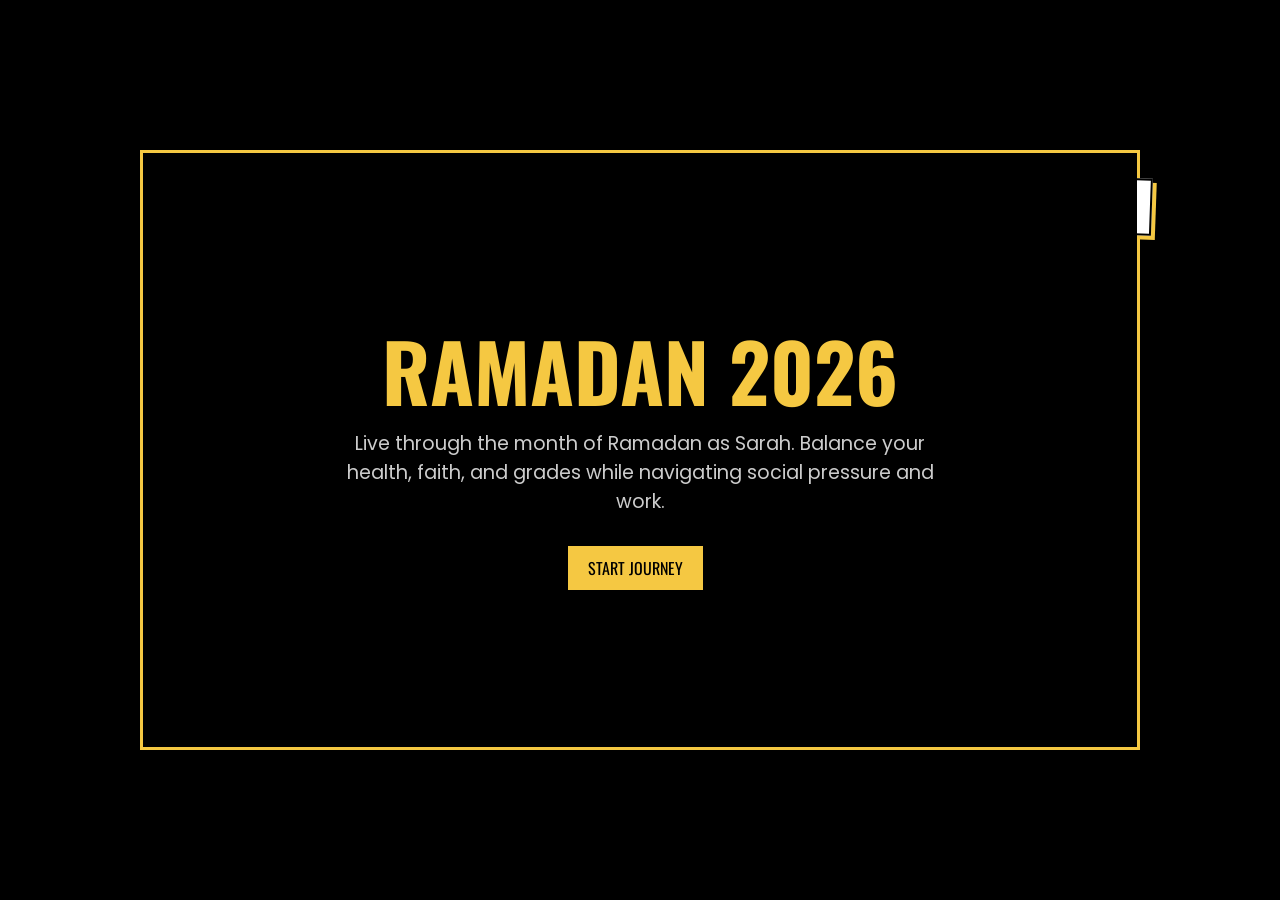
==== ramadan_sim.html @ 2b5b7c57 "Add Ramadan simulation HTML file" ====
<!DOCTYPE html>
<html lang="en">
<head>
    <meta charset="UTF-8">
    <meta name="viewport" content="width=device-width, initial-scale=1.0">
    <title>Sarah's Journey: Ramadan 2026</title>
    <style>
        @import url('https://fonts.googleapis.com/css2?family=Oswald:wght@700&family=Poppins:wght@400;600&display=swap');
        :root { --gold: #f5c842; --white: #ffffff; --bolt: #00f2ff; --pink: #ff85a2; --red: #ff4d4d; --green: #4caf50; }
        * { margin:0; padding:0; box-sizing:border-box; }
        body { background: #000; font-family: 'Poppins', sans-serif; color: #fff; height: 100vh; display: flex; align-items: center; justify-content: center; overflow: hidden; }
        #game-container { width: 1000px; height: 600px; position: relative; background: #111; border: 3px solid var(--gold); }
        #scene-bg { position: absolute; inset: 0; background-size: cover; background-position: center; z-index: 1; filter: brightness(0.3); transition: 1s; }
        
        /* UI Stats */
        #status-bar { position: absolute; top: 20px; right: -15px; padding: 10px 50px; background: var(--white); transform: rotate(2deg); z-index: 100; border: 2px solid #000; box-shadow: 4px 4px 0 var(--gold); color: #000; font-family: 'Oswald'; font-size: 1.4rem; pointer-events: none; }
        #stats-panel { position: absolute; top: 85px; right: 20px; z-index: 100; text-align: right; font-family: 'Oswald'; pointer-events: none; }
        .stat-row { margin-bottom: 5px; letter-spacing: 1px; font-size: 0.8rem; }
        .bar-bg { width: 140px; height: 10px; background: rgba(255,255,255,0.1); display: inline-block; transform: skewX(-15deg); border: 1px solid #fff; overflow: hidden; vertical-align: middle; margin-left: 10px; }
        .bar-fill { height: 100%; transition: 0.5s; }
        #energy-bar { background: var(--bolt); }
        #iman-bar { background: var(--gold); }
        #grade-bar { background: var(--white); }
        #money-bar { background: var(--green); }
        #social-bar { background: var(--pink); }

        /* Overlay */
        .overlay { position: absolute; inset: 0; z-index: 2000; background: #000; display: flex; flex-direction: column; justify-content: center; align-items: center; text-align: center; padding: 40px; }
        #math-ui { display: none; background: rgba(0,0,0,0.98); z-index: 3500; }
        #faint-ui { display: none; background: #900; z-index: 4000; }

        /* Map UI */
        #map-ui { position: absolute; top: 50%; right: 5%; transform: translateY(-50%); display: none; flex-direction: column; gap: 8px; z-index: 500; }
        .loc-btn { background: #000; color: #fff; border: 2px solid var(--gold); padding: 10px 20px; font-family: 'Oswald'; font-size: 1.1rem; cursor: pointer; text-align: left; transform: skewX(-10deg); width: 300px; }
        .loc-btn.disabled { opacity: 0.3; pointer-events: none; }

        /* Dialogue */
        #dialogue-container { position: absolute; bottom: 30px; left: 50%; transform: translateX(-50%); width: 90%; background: rgba(255, 255, 255, 0.95); color: #000; padding: 30px; z-index: 600; border-bottom: 8px solid var(--gold); display: none; }
        #speaker { font-family: 'Oswald'; font-size: 1.8rem; color: var(--gold); background: #000; padding: 5px 20px; position: absolute; top: -25px; left: 0; }
        .action-btn { background: var(--gold); color: #000; border: none; padding: 10px 20px; font-family: 'Oswald'; font-size: 1rem; cursor: pointer; margin-right: 10px; margin-top: 15px; display: none; }
    </style>
</head>
<body>
    <div id="game-container">
        <div id="faint-ui" class="overlay">
            <h1 style="font-family:'Oswald'; font-size:5rem;">EXHAUSTED</h1>
            <p>You fainted. Next day starts now.</p>
            <button class="action-btn" style="display:block;" onclick="recoverFromFaint()">WAKE UP</button>
        </div>

        <div id="math-ui" class="overlay">
            <div id="timer-display" style="font-size:3rem; color:var(--red); font-family:'Oswald';">15</div>
            <h2 style="font-family:'Oswald'; color:var(--gold);">ACADEMY POP QUIZ</h2>
            <p id="math-question" style="font-size: 2.5rem; margin: 15px;"></p>
            <input type="number" id="math-answer" style="background:#222; color:white; font-size:2rem; width:150px; text-align:center;">
            <button class="action-btn" style="display:block;" onclick="checkMath()">SUBMIT</button>
        </div>

        <div id="intro-screen" class="overlay">
            <h1 style="font-family:'Oswald'; font-size:5rem; color:var(--gold);">RAMADAN 2026</h1>
            <p style="color: #ccc; max-width: 600px; font-size: 1.2rem;">
                Live through the month of Ramadan as Sarah. Balance your health, faith, and grades while navigating social pressure and work.
            </p>
            <button class="action-btn" style="display:block; margin-top:30px;" onclick="startGame()">START JOURNEY</button>
        </div>

        <div id="status-bar"><span id="day-name">MON</span> // DAY <span id="day-num">01</span> // <span id="time-txt">MORNING</span></div>
        <div id="stats-panel">
            <div class="stat-row">ENERGY <div class="bar-bg"><div id="energy-bar" class="bar-fill"></div></div></div>
            <div class="stat-row">IMAN <div class="bar-bg"><div id="iman-bar" class="bar-fill"></div></div></div>
            <div class="stat-row">GRADES <div class="bar-bg"><div id="grade-bar" class="bar-fill"></div></div></div>
            <div class="stat-row">SAVINGS <div class="bar-bg"><div id="money-bar" class="bar-fill"></div></div></div>
            <div class="stat-row">SOCIAL <div class="bar-bg"><div id="social-bar" class="bar-fill"></div></div></div>
        </div>

        <div id="scene-bg"></div>
        <div id="map-ui">
            <button class="loc-btn" id="btn-HOME" onclick="goTo('HOME')">01 RESIDENCE</button>
            <button class="loc-btn" id="btn-SCHOOL" onclick="goTo('SCHOOL')">02 ACADEMY</button>
            <button class="loc-btn" id="btn-MOSQUE" onclick="goTo('MOSQUE')">03 SANCTUARY</button>
            <button class="loc-btn" id="btn-MARKET" onclick="goTo('MARKET')">04 MARKET</button>
            <button class="loc-btn" id="btn-MALL" onclick="goTo('MALL')">05 SHOPPING MALL</button>
        </div>

        <div id="dialogue-container">
            <div id="speaker">SARAH</div>
            <div id="dialogue-text"></div>
            <div id="action-buttons">
                <button class="action-btn" id="quiz-btn" onclick="startMath()">TAKE QUIZ</button>
                <button class="action-btn" id="work-btn" onclick="doWork()" style="background:var(--green); color:white;">START SHIFT</button>
                <button class="action-btn" id="opt1" onclick="socialChoice(1)"></button>
                <button class="action-btn" id="opt2" onclick="socialChoice(2)"></button>
                <button class="action-btn" id="next-btn" onclick="advanceTime()" style="display:inline-block; background:#333; color:#fff;">CONTINUE</button>
            </div>
        </div>
    </div>

    <script>
        const bgs = { HOME: "https://i.pinimg.com/1200x/45/8a/c0/458ac0146d7f8f502432ebd8a2b5203c.jpg", SCHOOL: "https://i.pinimg.com/736x/cb/93/99/cb939970e76bbe356300071a6f4f6117.jpg", MOSQUE: "https://i.pinimg.com/736x/10/23/db/1023dbabf8efd1d838455991909ec75c.jpg", MARKET: "https://i.pinimg.com/736x/4f/c8/33/4fc833a1610d8d04b1d2c7b755f18c12.jpg", MALL: "https://i.pinimg.com/736x/76/45/80/76458086d0083f3100d5562d62514e87.jpg" };
        const week = ["MON", "TUE", "WED", "THU", "FRI", "SAT", "SUN"];
        const times = ["MORNING", "AFTERNOON", "EVENING"];
        let state = { day: 1, dayIdx: 0, timeIdx: 0, energy: 80, iman: 50, grades: 60, money: 20, social: 50, currentMath: {ans:0}, timer: null, timeLeft: 15, loc: "", quizDone: false };

        function startGame() { document.getElementById('intro-screen').style.display = 'none'; updateUI(); resetToMap(); }

        function checkFaint() {
            if (state.energy <= 0) {
                state.energy = 30;
                document.getElementById('faint-ui').style.display = 'flex';
                return true;
            }
            return false;
        }

        function recoverFromFaint() {
            state.timeIdx = 0; state.day++; state.dayIdx = (state.dayIdx + 1) % 7; state.quizDone = false;
            document.getElementById('faint-ui').style.display = 'none';
            resetToMap();
        }

        function resetToMap() {
            document.getElementById('map-ui').style.display = 'flex';
            document.getElementById('dialogue-container').style.display = 'none';
            ["HOME", "SCHOOL", "MOSQUE", "MARKET", "MALL"].forEach(loc => {
                const btn = document.getElementById(`btn-${loc}`);
                btn.classList.toggle('disabled', state.timeIdx === 0 && loc !== "SCHOOL");
            });
            updateUI();
        }

        function goTo(loc) {
            state.loc = loc;
            document.getElementById('scene-bg').style.backgroundImage = `url('${bgs[loc]}')`;
            document.getElementById('map-ui').style.display = 'none';
            document.getElementById('dialogue-container').style.display = 'block';
            updateDialogue();
        }

        function updateDialogue() {
            const text = document.getElementById('dialogue-text');
            const btns = ['quiz-btn', 'work-btn', 'opt1', 'opt2', 'next-btn'];
            btns.forEach(id => document.getElementById(id).style.display = 'none');
            
            // Academy Friend Encounter
            if (state.loc === 'SCHOOL' && state.timeIdx === 1) {
                document.getElementById('speaker').innerText = "CHLOE";
                text.innerText = "Sarah! We're skipping last period to get boba. You coming?";
                document.getElementById('opt1').innerText = "Stay for Class (+Grades)";
                document.getElementById('opt1').style.display = 'inline-block';
                document.getElementById('opt2').innerText = "Go with her (+Social, -Grades)";
                document.getElementById('opt2').style.display = 'inline-block';
            } 
            // Mall Friend Encounter
            else if (state.loc === 'MALL' && state.timeIdx === 1) {
                document.getElementById('speaker').innerText = "JAX";
                text.innerText = "Yo Sarah, I'm hitting the arcade. Want to challenge me?";
                document.getElementById('opt1').innerText = "Save Money (+Savings)";
                document.getElementById('opt1').style.display = 'inline-block';
                document.getElementById('opt2').innerText = "Play Game (-Money, +Social)";
                document.getElementById('opt2').style.display = 'inline-block';
            }
            else if (state.loc === 'SCHOOL' && state.timeIdx === 0 && !state.quizDone) {
                document.getElementById('speaker').innerText = "ACADEMY";
                text.innerText = "Time for the morning quiz.";
                document.getElementById('quiz-btn').style.display = 'inline-block';
            }
            else if (state.loc === 'MARKET' && state.timeIdx === 1 && (week[state.dayIdx] === "TUE" || week[state.dayIdx] === "THU")) {
                document.getElementById('speaker').innerText = "BOSS";
                text.innerText = "Clock in.";
                document.getElementById('work-btn').style.display = 'inline-block';
            } 
            else {
                document.getElementById('speaker').innerText = "SARAH";
                text.innerText = `I'm at the ${state.loc.toLowerCase()}.`;
                document.getElementById('next-btn').style.display = 'inline-block';
            }
        }

        function socialChoice(choice) {
            if (state.loc === 'SCHOOL') {
                if (choice === 1) { state.grades += 10; state.social -= 5; }
                else { state.social += 15; state.grades -= 10; state.energy -= 10; }
            } else if (state.loc === 'MALL') {
                if (choice === 1) { state.money += 5; state.social -= 5; }
                else { state.social += 15; state.money -= 10; state.energy -= 5; }
            }
            if(!checkFaint()){ updateUI(); document.getElementById('opt1').style.display = 'none'; document.getElementById('opt2').style.display = 'none'; document.getElementById('next-btn').style.display = 'inline-block'; }
        }

        function startMath() {
            let a = Math.floor(Math.random() * 9) + 4; let b = Math.floor(Math.random() * 9) + 4;
            state.currentMath.ans = a * b;
            document.getElementById('math-question').innerText = `${a} × ${b} = ?`;
            document.getElementById('math-ui').style.display = 'flex';
            state.timeLeft = 15;
            state.timer = setInterval(() => {
                state.timeLeft--; document.getElementById('timer-display').innerText = state.timeLeft;
                if (state.timeLeft <= 0) { clearInterval(state.timer); timeOut(); }
            }, 1000);
        }

        function checkMath() { 
            clearInterval(state.timer); 
            let val = parseInt(document.getElementById('math-answer').value);
            state.grades += (val === state.currentMath.ans) ? 10 : -8;
            state.energy -= 10; state.quizDone = true;
            document.getElementById('math-ui').style.display = 'none';
            if (!checkFaint()) { updateUI(); updateDialogue(); }
        }

        function timeOut() { state.grades -= 12; state.energy -= 15; state.quizDone = true; document.getElementById('math-ui').style.display = 'none'; if(!checkFaint()){updateUI(); updateDialogue();} }
        function doWork() { state.money += 25; state.energy -= 30; if(!checkFaint()){updateUI(); updateDialogue();} }
        function advanceTime() { state.energy -= 5; if(!checkFaint()){ if (state.timeIdx < 2) state.timeIdx++; else { state.timeIdx = 0; state.day++; state.dayIdx = (state.dayIdx + 1) % 7; state.quizDone = false; } resetToMap(); }}

        function updateUI() {
            document.getElementById('day-num').innerText = state.day.toString().padStart(2, '0');
            document.getElementById('day-name').innerText = week[state.dayIdx];
            document.getElementById('time-txt').innerText = times[state.timeIdx];
            document.getElementById('energy-bar').style.width = state.energy + "%";
            document.getElementById('iman-bar').style.width = state.iman + "%";
            document.getElementById('grade-bar').style.width = state.grades + "%";
            document.getElementById('money-bar').style.width = state.money + "%";
            document.getElementById('social-bar').style.width = state.social + "%";
        }
    </script>
</body>
</html>
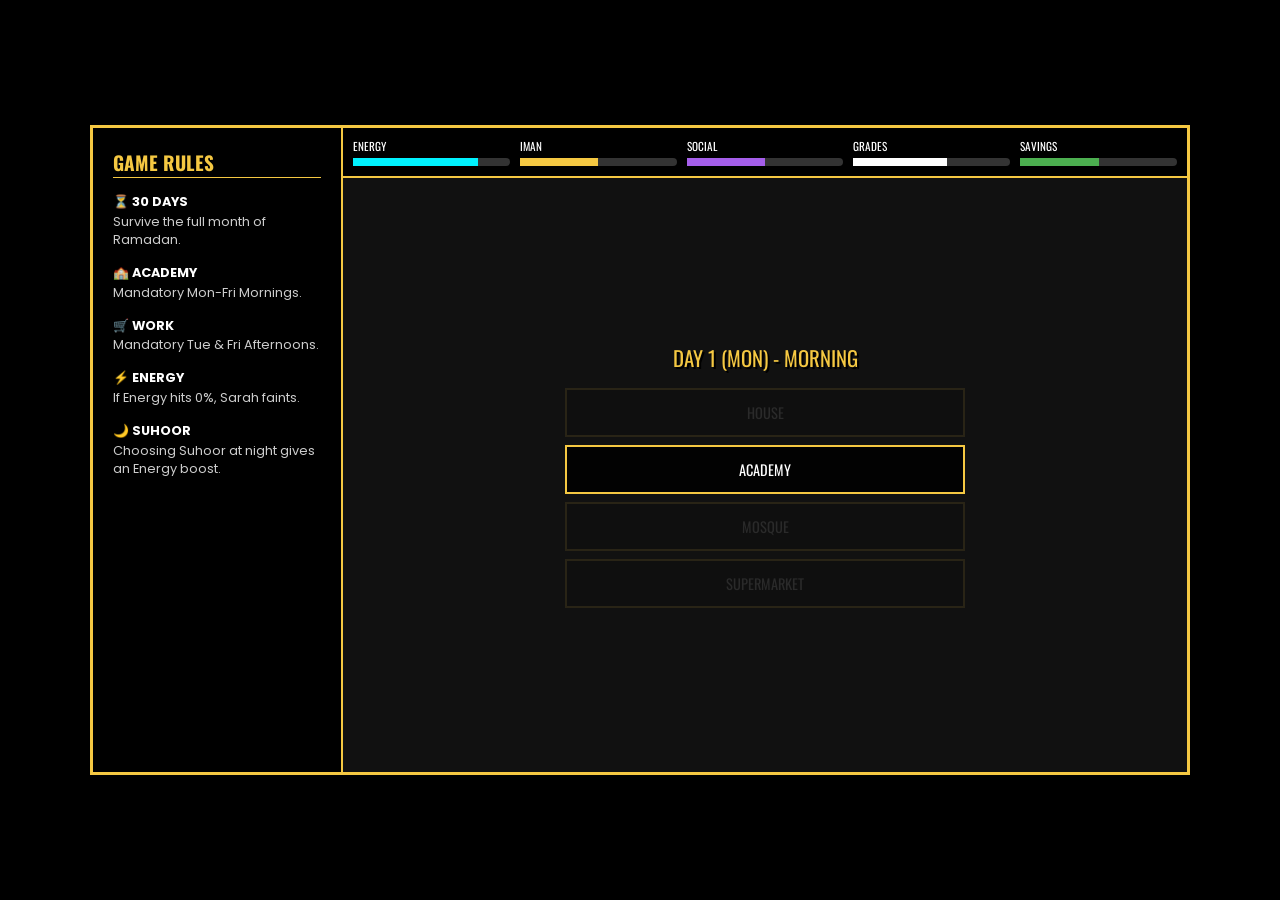
==== commit 9870eba2: "Update title and restructure game layout" ====
--- a/ramadan_sim.html
+++ b/ramadan_sim.html
@@ -3,225 +3,177 @@
 <head>
     <meta charset="UTF-8">
     <meta name="viewport" content="width=device-width, initial-scale=1.0">
-    <title>Sarah's Journey: Ramadan 2026</title>
+    <title>Ramadan Sarah</title>
     <style>
         @import url('https://fonts.googleapis.com/css2?family=Oswald:wght@700&family=Poppins:wght@400;600&display=swap');
-        :root { --gold: #f5c842; --white: #ffffff; --bolt: #00f2ff; --pink: #ff85a2; --red: #ff4d4d; --green: #4caf50; }
+        :root { --gold: #f5c842; --bolt: #00f2ff; --green: #4caf50; }
         * { margin:0; padding:0; box-sizing:border-box; }
-        body { background: #000; font-family: 'Poppins', sans-serif; color: #fff; height: 100vh; display: flex; align-items: center; justify-content: center; overflow: hidden; }
-        #game-container { width: 1000px; height: 600px; position: relative; background: #111; border: 3px solid var(--gold); }
-        #scene-bg { position: absolute; inset: 0; background-size: cover; background-position: center; z-index: 1; filter: brightness(0.3); transition: 1s; }
+        body { background: #000; font-family: 'Poppins', sans-serif; height: 100vh; display: flex; align-items: center; justify-content: center; overflow: hidden; }
         
-        /* UI Stats */
-        #status-bar { position: absolute; top: 20px; right: -15px; padding: 10px 50px; background: var(--white); transform: rotate(2deg); z-index: 100; border: 2px solid #000; box-shadow: 4px 4px 0 var(--gold); color: #000; font-family: 'Oswald'; font-size: 1.4rem; pointer-events: none; }
-        #stats-panel { position: absolute; top: 85px; right: 20px; z-index: 100; text-align: right; font-family: 'Oswald'; pointer-events: none; }
-        .stat-row { margin-bottom: 5px; letter-spacing: 1px; font-size: 0.8rem; }
-        .bar-bg { width: 140px; height: 10px; background: rgba(255,255,255,0.1); display: inline-block; transform: skewX(-15deg); border: 1px solid #fff; overflow: hidden; vertical-align: middle; margin-left: 10px; }
-        .bar-fill { height: 100%; transition: 0.5s; }
-        #energy-bar { background: var(--bolt); }
-        #iman-bar { background: var(--gold); }
-        #grade-bar { background: var(--white); }
-        #money-bar { background: var(--green); }
-        #social-bar { background: var(--pink); }
+        #game-container { width: 1100px; height: 650px; background: #111; border: 3px solid var(--gold); position: relative; display: flex; }
+        
+        #rules-sidebar { width: 250px; background: #000; border-right: 2px solid var(--gold); padding: 20px; z-index: 20; }
+        #rules-sidebar h2 { font-family: 'Oswald'; color: var(--gold); font-size: 1.2rem; margin-bottom: 15px; border-bottom: 1px solid var(--gold); }
+        .rule-box { font-size: 0.8rem; color: #ccc; line-height: 1.4; margin-bottom: 15px; }
+        .rule-box b { color: #fff; display: block; margin-bottom: 2px; }
 
-        /* Overlay */
-        .overlay { position: absolute; inset: 0; z-index: 2000; background: #000; display: flex; flex-direction: column; justify-content: center; align-items: center; text-align: center; padding: 40px; }
-        #math-ui { display: none; background: rgba(0,0,0,0.98); z-index: 3500; }
-        #faint-ui { display: none; background: #900; z-index: 4000; }
+        #main-game { flex-grow: 1; display: flex; flex-direction: column; position: relative; }
+        
+        #stat-bar { background: #000; display: flex; padding: 10px; border-bottom: 2px solid var(--gold); gap: 10px; }
+        .stat-item { flex: 1; font-family: 'Oswald'; font-size: 0.7rem; color: #fff; }
+        .bar-bg { width: 100%; height: 8px; background: #333; margin-top: 4px; border-radius: 4px; }
+        .bar-fill { height: 100%; transition: 0.5s; width: 50%; }
 
-        /* Map UI */
-        #map-ui { position: absolute; top: 50%; right: 5%; transform: translateY(-50%); display: none; flex-direction: column; gap: 8px; z-index: 500; }
-        .loc-btn { background: #000; color: #fff; border: 2px solid var(--gold); padding: 10px 20px; font-family: 'Oswald'; font-size: 1.1rem; cursor: pointer; text-align: left; transform: skewX(-10deg); width: 300px; }
-        .loc-btn.disabled { opacity: 0.3; pointer-events: none; }
+        #view-area { flex-grow: 1; position: relative; display: flex; align-items: center; justify-content: center; }
+        #scene-bg { position: absolute; inset: 0; background-size: cover; background-position: center; filter: brightness(0.3); z-index: 1; transition: 0.8s; }
+        
+        #game-ui { position: relative; z-index: 10; width: 400px; text-align: center; }
+        #status-text { font-family: 'Oswald'; font-size: 1.3rem; color: var(--gold); margin-bottom: 15px; text-shadow: 2px 2px #000; }
 
-        /* Dialogue */
-        #dialogue-container { position: absolute; bottom: 30px; left: 50%; transform: translateX(-50%); width: 90%; background: rgba(255, 255, 255, 0.95); color: #000; padding: 30px; z-index: 600; border-bottom: 8px solid var(--gold); display: none; }
-        #speaker { font-family: 'Oswald'; font-size: 1.8rem; color: var(--gold); background: #000; padding: 5px 20px; position: absolute; top: -25px; left: 0; }
-        .action-btn { background: var(--gold); color: #000; border: none; padding: 10px 20px; font-family: 'Oswald'; font-size: 1rem; cursor: pointer; margin-right: 10px; margin-top: 15px; display: none; }
+        .btn-stack { display: flex; flex-direction: column; gap: 8px; }
+        .game-btn { background: rgba(0,0,0,0.9); color: #fff; border: 2px solid var(--gold); padding: 12px; font-family: 'Oswald'; cursor: pointer; text-transform: uppercase; font-size: 0.9rem; width: 100%; }
+        .game-btn:hover:not(.disabled) { background: var(--gold); color: #000; }
+        .game-btn.disabled { opacity: 0.1; cursor: default; }
+
+        #dialogue-box { background: #fff; color: #000; padding: 20px; border: 4px solid var(--gold); border-radius: 4px; display: none; }
+        #diag-msg { font-weight: 600; font-size: 1rem; margin-bottom: 15px; color: #111; }
     </style>
 </head>
 <body>
-    <div id="game-container">
-        <div id="faint-ui" class="overlay">
-            <h1 style="font-family:'Oswald'; font-size:5rem;">EXHAUSTED</h1>
-            <p>You fainted. Next day starts now.</p>
-            <button class="action-btn" style="display:block;" onclick="recoverFromFaint()">WAKE UP</button>
+
+<div id="game-container">
+    <div id="rules-sidebar">
+        <h2>GAME RULES</h2>
+        <div class="rule-box"><b>⏳ 30 DAYS</b> Survive the full month of Ramadan.</div>
+        <div class="rule-box"><b>🏫 ACADEMY</b> Mandatory Mon-Fri Mornings.</div>
+        <div class="rule-box"><b>🛒 WORK</b> Mandatory Tue & Fri Afternoons.</div>
+        <div class="rule-box"><b>⚡ ENERGY</b> If Energy hits 0%, Sarah faints.</div>
+        <div class="rule-box"><b>🌙 SUHOOR</b> Choosing Suhoor at night gives an Energy boost.</div>
+    </div>
+
+    <div id="main-game">
+        <div id="stat-bar">
+            <div class="stat-item">ENERGY <div class="bar-bg"><div id="e-bar" class="bar-fill" style="background:var(--bolt)"></div></div></div>
+            <div class="stat-item">IMAN <div class="bar-bg"><div id="i-bar" class="bar-fill" style="background:var(--gold)"></div></div></div>
+            <div class="stat-item">SOCIAL <div class="bar-bg"><div id="s-bar" class="bar-fill" style="background:#a55eea"></div></div></div>
+            <div class="stat-item">GRADES <div class="bar-bg"><div id="g-bar" class="bar-fill" style="background:#fff"></div></div></div>
+            <div class="stat-item">SAVINGS <div class="bar-bg"><div id="m-bar" class="bar-fill" style="background:var(--green)"></div></div></div>
         </div>
 
-        <div id="math-ui" class="overlay">
-            <div id="timer-display" style="font-size:3rem; color:var(--red); font-family:'Oswald';">15</div>
-            <h2 style="font-family:'Oswald'; color:var(--gold);">ACADEMY POP QUIZ</h2>
-            <p id="math-question" style="font-size: 2.5rem; margin: 15px;"></p>
-            <input type="number" id="math-answer" style="background:#222; color:white; font-size:2rem; width:150px; text-align:center;">
-            <button class="action-btn" style="display:block;" onclick="checkMath()">SUBMIT</button>
-        </div>
-
-        <div id="intro-screen" class="overlay">
-            <h1 style="font-family:'Oswald'; font-size:5rem; color:var(--gold);">RAMADAN 2026</h1>
-            <p style="color: #ccc; max-width: 600px; font-size: 1.2rem;">
-                Live through the month of Ramadan as Sarah. Balance your health, faith, and grades while navigating social pressure and work.
-            </p>
-            <button class="action-btn" style="display:block; margin-top:30px;" onclick="startGame()">START JOURNEY</button>
-        </div>
-
-        <div id="status-bar"><span id="day-name">MON</span> // DAY <span id="day-num">01</span> // <span id="time-txt">MORNING</span></div>
-        <div id="stats-panel">
-            <div class="stat-row">ENERGY <div class="bar-bg"><div id="energy-bar" class="bar-fill"></div></div></div>
-            <div class="stat-row">IMAN <div class="bar-bg"><div id="iman-bar" class="bar-fill"></div></div></div>
-            <div class="stat-row">GRADES <div class="bar-bg"><div id="grade-bar" class="bar-fill"></div></div></div>
-            <div class="stat-row">SAVINGS <div class="bar-bg"><div id="money-bar" class="bar-fill"></div></div></div>
-            <div class="stat-row">SOCIAL <div class="bar-bg"><div id="social-bar" class="bar-fill"></div></div></div>
-        </div>
-
-        <div id="scene-bg"></div>
-        <div id="map-ui">
-            <button class="loc-btn" id="btn-HOME" onclick="goTo('HOME')">01 RESIDENCE</button>
-            <button class="loc-btn" id="btn-SCHOOL" onclick="goTo('SCHOOL')">02 ACADEMY</button>
-            <button class="loc-btn" id="btn-MOSQUE" onclick="goTo('MOSQUE')">03 SANCTUARY</button>
-            <button class="loc-btn" id="btn-MARKET" onclick="goTo('MARKET')">04 MARKET</button>
-            <button class="loc-btn" id="btn-MALL" onclick="goTo('MALL')">05 SHOPPING MALL</button>
-        </div>
-
-        <div id="dialogue-container">
-            <div id="speaker">SARAH</div>
-            <div id="dialogue-text"></div>
-            <div id="action-buttons">
-                <button class="action-btn" id="quiz-btn" onclick="startMath()">TAKE QUIZ</button>
-                <button class="action-btn" id="work-btn" onclick="doWork()" style="background:var(--green); color:white;">START SHIFT</button>
-                <button class="action-btn" id="opt1" onclick="socialChoice(1)"></button>
-                <button class="action-btn" id="opt2" onclick="socialChoice(2)"></button>
-                <button class="action-btn" id="next-btn" onclick="advanceTime()" style="display:inline-block; background:#333; color:#fff;">CONTINUE</button>
+        <div id="view-area">
+            <div id="scene-bg"></div>
+            <div id="game-ui">
+                <div id="status-text">DAY 01 (MON) - MORNING</div>
+                <div id="map-ui" class="btn-stack">
+                    <button class="game-btn" id="btn-HOME" onclick="goTo('HOME')">HOUSE</button>
+                    <button class="game-btn" id="btn-SCHOOL" onclick="goTo('SCHOOL')">ACADEMY</button>
+                    <button class="game-btn" id="btn-MOSQUE" onclick="goTo('MOSQUE')">MOSQUE</button>
+                    <button class="game-btn" id="btn-MARKET" onclick="goTo('MARKET')">SUPERMARKET</button>
+                </div>
+                <div id="dialogue-box">
+                    <p id="diag-msg">What will you do?</p>
+                    <div class="btn-stack" id="choices"></div>
+                </div>
             </div>
         </div>
     </div>
+</div>
 
-    <script>
-        const bgs = { HOME: "https://i.pinimg.com/1200x/45/8a/c0/458ac0146d7f8f502432ebd8a2b5203c.jpg", SCHOOL: "https://i.pinimg.com/736x/cb/93/99/cb939970e76bbe356300071a6f4f6117.jpg", MOSQUE: "https://i.pinimg.com/736x/10/23/db/1023dbabf8efd1d838455991909ec75c.jpg", MARKET: "https://i.pinimg.com/736x/4f/c8/33/4fc833a1610d8d04b1d2c7b755f18c12.jpg", MALL: "https://i.pinimg.com/736x/76/45/80/76458086d0083f3100d5562d62514e87.jpg" };
-        const week = ["MON", "TUE", "WED", "THU", "FRI", "SAT", "SUN"];
-        const times = ["MORNING", "AFTERNOON", "EVENING"];
-        let state = { day: 1, dayIdx: 0, timeIdx: 0, energy: 80, iman: 50, grades: 60, money: 20, social: 50, currentMath: {ans:0}, timer: null, timeLeft: 15, loc: "", quizDone: false };
+<script>
+const imgs = {
+    HOME: "https://i.pinimg.com/1200x/ab/28/4c/ab284c12a0c9e4bd5b514458f519ec75.jpg",
+    SCHOOL: "https://i.pinimg.com/1200x/0b/91/f2/0b91f2f4370cf26f23e44efe7136195c.jpg",
+    MOSQUE: "https://i.pinimg.com/736x/10/23/db/1023dbabf8efd1d838455991909ec75c.jpg",
+    MARKET: "https://i.pinimg.com/736x/4f/c8/33/4fc833a1610d8d04b1d2c7b755f18c12.jpg"
+};
 
-        function startGame() { document.getElementById('intro-screen').style.display = 'none'; updateUI(); resetToMap(); }
+let s = { day: 1, dIdx: 0, tIdx: 0, e: 80, i: 50, soc: 50, g: 60, m: 50 };
+const week = ["MON", "TUE", "WED", "THU", "FRI", "SAT", "SUN"];
+const times = ["MORNING", "AFTERNOON", "EVENING"];
 
-        function checkFaint() {
-            if (state.energy <= 0) {
-                state.energy = 30;
-                document.getElementById('faint-ui').style.display = 'flex';
-                return true;
-            }
-            return false;
-        }
+function updateUI() {
+    document.getElementById('status-text').innerText = `DAY ${s.day} (${week[s.dIdx]}) - ${times[s.tIdx]}`;
+    document.getElementById('e-bar').style.width = Math.min(100, Math.max(0, s.e)) + "%";
+    document.getElementById('i-bar').style.width = Math.min(100, s.i) + "%";
+    document.getElementById('s-bar').style.width = Math.min(100, s.soc) + "%";
+    document.getElementById('g-bar').style.width = Math.min(100, s.g) + "%";
+    document.getElementById('m-bar').style.width = Math.min(100, s.m) + "%";
 
-        function recoverFromFaint() {
-            state.timeIdx = 0; state.day++; state.dayIdx = (state.dayIdx + 1) % 7; state.quizDone = false;
-            document.getElementById('faint-ui').style.display = 'none';
-            resetToMap();
-        }
+    const isAM = s.tIdx === 0, isPM = s.tIdx === 1;
+    const isWork = (s.dIdx === 1 || s.dIdx === 4);
+    
+    ["HOME", "SCHOOL", "MOSQUE", "MARKET"].forEach(l => {
+        const b = document.getElementById(`btn-${l}`);
+        if (!b) return;
+        b.classList.remove('disabled');
+        if (s.dIdx < 5 && isAM && l !== "SCHOOL") b.classList.add('disabled');
+        if (isWork && isPM && l !== "MARKET") b.classList.add('disabled');
+    });
+}
 
-        function resetToMap() {
-            document.getElementById('map-ui').style.display = 'flex';
-            document.getElementById('dialogue-container').style.display = 'none';
-            ["HOME", "SCHOOL", "MOSQUE", "MARKET", "MALL"].forEach(loc => {
-                const btn = document.getElementById(`btn-${loc}`);
-                btn.classList.toggle('disabled', state.timeIdx === 0 && loc !== "SCHOOL");
-            });
-            updateUI();
-        }
+function goTo(loc) {
+    s.loc = loc;
+    document.getElementById('map-ui').style.display = 'none';
+    document.getElementById('dialogue-box').style.display = 'block';
+    document.getElementById('scene-bg').style.backgroundImage = `url('${imgs[loc]}')`;
+    
+    const msg = document.getElementById('diag-msg');
+    const ch = document.getElementById('choices');
+    ch.innerHTML = "";
 
-        function goTo(loc) {
-            state.loc = loc;
-            document.getElementById('scene-bg').style.backgroundImage = `url('${bgs[loc]}')`;
-            document.getElementById('map-ui').style.display = 'none';
-            document.getElementById('dialogue-container').style.display = 'block';
-            updateDialogue();
-        }
+    if (loc === "MOSQUE") {
+        msg.innerText = "The atmosphere is peaceful. How do you want to spend your time?";
+        addChoice("Pray & Recite (+15 Iman, -10 Energy)", () => { s.i += 15; s.e -= 10; next(); });
+        addChoice("Listen to a Talk (+10 Iman, -5 Energy)", () => { s.i += 10; s.e -= 5; next(); });
+    } else if (loc === "SCHOOL") {
+        msg.innerText = "Class is in session.";
+        addChoice("Study Hard (+10 Grades, -15 Energy)", () => { s.g += 10; s.e -= 15; next(); });
+        addChoice("Rest (+5 Energy)", () => { s.e += 5; next(); });
+    } else if (loc === "MARKET" && s.tIdx === 1) {
+        msg.innerText = "Time to work.";
+        addChoice("Work Hard (+$40, -30 Energy)", () => { s.m += 40; s.e -= 30; next(); });
+        addChoice("Light Duty (+$15, -10 Energy)", () => { s.m += 15; s.e -= 10; next(); });
+    } else {
+        msg.innerText = `At the ${loc}. What is your focus?`;
+        addChoice("General Activities (-15 Energy)", () => { s.e -= 15; next(); });
+        addChoice("Rest (+10 Energy)", () => { s.e += 10; next(); });
+    }
+}
 
-        function updateDialogue() {
-            const text = document.getElementById('dialogue-text');
-            const btns = ['quiz-btn', 'work-btn', 'opt1', 'opt2', 'next-btn'];
-            btns.forEach(id => document.getElementById(id).style.display = 'none');
-            
-            // Academy Friend Encounter
-            if (state.loc === 'SCHOOL' && state.timeIdx === 1) {
-                document.getElementById('speaker').innerText = "CHLOE";
-                text.innerText = "Sarah! We're skipping last period to get boba. You coming?";
-                document.getElementById('opt1').innerText = "Stay for Class (+Grades)";
-                document.getElementById('opt1').style.display = 'inline-block';
-                document.getElementById('opt2').innerText = "Go with her (+Social, -Grades)";
-                document.getElementById('opt2').style.display = 'inline-block';
-            } 
-            // Mall Friend Encounter
-            else if (state.loc === 'MALL' && state.timeIdx === 1) {
-                document.getElementById('speaker').innerText = "JAX";
-                text.innerText = "Yo Sarah, I'm hitting the arcade. Want to challenge me?";
-                document.getElementById('opt1').innerText = "Save Money (+Savings)";
-                document.getElementById('opt1').style.display = 'inline-block';
-                document.getElementById('opt2').innerText = "Play Game (-Money, +Social)";
-                document.getElementById('opt2').style.display = 'inline-block';
-            }
-            else if (state.loc === 'SCHOOL' && state.timeIdx === 0 && !state.quizDone) {
-                document.getElementById('speaker').innerText = "ACADEMY";
-                text.innerText = "Time for the morning quiz.";
-                document.getElementById('quiz-btn').style.display = 'inline-block';
-            }
-            else if (state.loc === 'MARKET' && state.timeIdx === 1 && (week[state.dayIdx] === "TUE" || week[state.dayIdx] === "THU")) {
-                document.getElementById('speaker').innerText = "BOSS";
-                text.innerText = "Clock in.";
-                document.getElementById('work-btn').style.display = 'inline-block';
-            } 
-            else {
-                document.getElementById('speaker').innerText = "SARAH";
-                text.innerText = `I'm at the ${state.loc.toLowerCase()}.`;
-                document.getElementById('next-btn').style.display = 'inline-block';
-            }
-        }
+function addChoice(t, f) {
+    const b = document.createElement('button');
+    b.className = "game-btn";
+    b.innerText = t;
+    b.onclick = f;
+    document.getElementById('choices').appendChild(b);
+}
 
-        function socialChoice(choice) {
-            if (state.loc === 'SCHOOL') {
-                if (choice === 1) { state.grades += 10; state.social -= 5; }
-                else { state.social += 15; state.grades -= 10; state.energy -= 10; }
-            } else if (state.loc === 'MALL') {
-                if (choice === 1) { state.money += 5; state.social -= 5; }
-                else { state.social += 15; state.money -= 10; state.energy -= 5; }
-            }
-            if(!checkFaint()){ updateUI(); document.getElementById('opt1').style.display = 'none'; document.getElementById('opt2').style.display = 'none'; document.getElementById('next-btn').style.display = 'inline-block'; }
-        }
+function next() {
+    if (s.tIdx < 2) {
+        s.tIdx++; 
+        document.getElementById('dialogue-box').style.display = 'none';
+        document.getElementById('map-ui').style.display = 'flex';
+        updateUI();
+    } else {
+        document.getElementById('map-ui').style.display = 'none';
+        document.getElementById('dialogue-box').style.display = 'block';
+        document.getElementById('diag-msg').innerText = "Night has fallen. Set alarm for Suhoor?";
+        const ch = document.getElementById('choices');
+        ch.innerHTML = "";
+        addChoice("Suhoor Prep (+25 Energy morning)", () => { s.e += 25; endDay(); });
+        addChoice("Sleep in (+5 Energy morning)", () => { s.e += 5; endDay(); });
+    }
+}
 
-        function startMath() {
-            let a = Math.floor(Math.random() * 9) + 4; let b = Math.floor(Math.random() * 9) + 4;
-            state.currentMath.ans = a * b;
-            document.getElementById('math-question').innerText = `${a} × ${b} = ?`;
-            document.getElementById('math-ui').style.display = 'flex';
-            state.timeLeft = 15;
-            state.timer = setInterval(() => {
-                state.timeLeft--; document.getElementById('timer-display').innerText = state.timeLeft;
-                if (state.timeLeft <= 0) { clearInterval(state.timer); timeOut(); }
-            }, 1000);
-        }
+function endDay() {
+    s.tIdx = 0; s.day++; s.dIdx = (s.dIdx + 1) % 7;
+    if (s.e <= 0) { alert("Sarah fainted! Penalty applied."); s.e = 30; s.m -= 10; s.g -= 5; }
+    document.getElementById('dialogue-box').style.display = 'none';
+    document.getElementById('map-ui').style.display = 'flex';
+    updateUI();
+}
 
-        function checkMath() { 
-            clearInterval(state.timer); 
-            let val = parseInt(document.getElementById('math-answer').value);
-            state.grades += (val === state.currentMath.ans) ? 10 : -8;
-            state.energy -= 10; state.quizDone = true;
-            document.getElementById('math-ui').style.display = 'none';
-            if (!checkFaint()) { updateUI(); updateDialogue(); }
-        }
-
-        function timeOut() { state.grades -= 12; state.energy -= 15; state.quizDone = true; document.getElementById('math-ui').style.display = 'none'; if(!checkFaint()){updateUI(); updateDialogue();} }
-        function doWork() { state.money += 25; state.energy -= 30; if(!checkFaint()){updateUI(); updateDialogue();} }
-        function advanceTime() { state.energy -= 5; if(!checkFaint()){ if (state.timeIdx < 2) state.timeIdx++; else { state.timeIdx = 0; state.day++; state.dayIdx = (state.dayIdx + 1) % 7; state.quizDone = false; } resetToMap(); }}
-
-        function updateUI() {
-            document.getElementById('day-num').innerText = state.day.toString().padStart(2, '0');
-            document.getElementById('day-name').innerText = week[state.dayIdx];
-            document.getElementById('time-txt').innerText = times[state.timeIdx];
-            document.getElementById('energy-bar').style.width = state.energy + "%";
-            document.getElementById('iman-bar').style.width = state.iman + "%";
-            document.getElementById('grade-bar').style.width = state.grades + "%";
-            document.getElementById('money-bar').style.width = state.money + "%";
-            document.getElementById('social-bar').style.width = state.social + "%";
-        }
-    </script>
+updateUI();
+</script>
 </body>
 </html>
